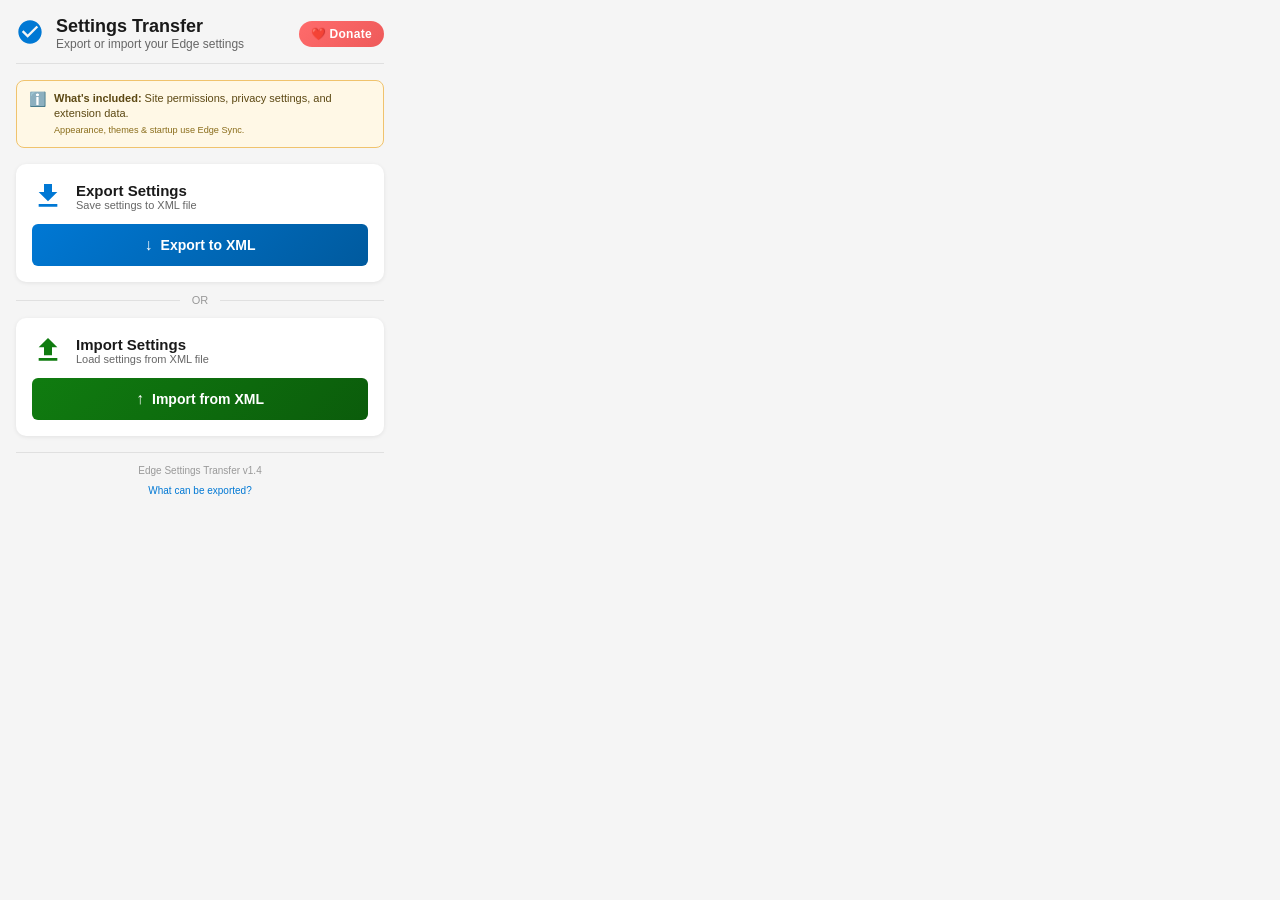
==== edge-settings-extension/sidepanel.html @ 9bfc8ad3 "Initial release v1.6.0 - Edge Settings Export/Import Extension" ====
<!DOCTYPE html>
<html lang="en">
<head>
  <meta charset="UTF-8">
  <meta name="viewport" content="width=device-width, initial-scale=1.0">
  <title>Edge Settings Transfer</title>
  <link rel="stylesheet" href="sidepanel.css">
</head>
<body>
  <div class="container">
    <header>
      <div class="logo">
        <svg width="28" height="28" viewBox="0 0 24 24" fill="none" xmlns="http://www.w3.org/2000/svg">
          <path d="M12 2C6.48 2 2 6.48 2 12s4.48 10 10 10 10-4.48 10-10S17.52 2 12 2zm-2 15l-5-5 1.41-1.41L10 14.17l7.59-7.59L19 8l-9 9z" fill="#0078D4"/>
        </svg>
      </div>
      <div class="header-text">
        <h1>Settings Transfer</h1>
        <p class="subtitle">Export or import your Edge settings</p>
      </div>
      <a href="https://wise.com/pay/r/wC7Us-4r3knkCCY" target="_blank" class="donate-btn" title="Support this extension">
        <span class="donate-icon">❤️</span>
        <span class="donate-text">Donate</span>
      </a>
    </header>

    <!-- Info Banner -->
    <div class="info-banner">
      <span class="info-icon">ℹ️</span>
      <div class="info-content">
        <strong>What's included:</strong> Site permissions, privacy settings, and extension data.
        <br><small>Appearance, themes & startup use Edge Sync.</small>
      </div>
    </div>

    <main>
      <!-- Export Section -->
      <section class="action-card">
        <div class="card-header">
          <svg width="32" height="32" viewBox="0 0 24 24" fill="none" xmlns="http://www.w3.org/2000/svg">
            <path d="M19 9h-4V3H9v6H5l7 7 7-7zM5 18v2h14v-2H5z" fill="#0078D4"/>
          </svg>
          <div>
            <h2>Export Settings</h2>
            <p>Save settings to XML file</p>
          </div>
        </div>
        <button id="exportBtn" class="action-btn primary-btn">
          <span class="btn-icon">↓</span>
          Export to XML
        </button>
      </section>

      <!-- Divider -->
      <div class="divider"><span>OR</span></div>

      <!-- Import Section -->
      <section class="action-card">
        <div class="card-header">
          <svg width="32" height="32" viewBox="0 0 24 24" fill="none" xmlns="http://www.w3.org/2000/svg">
            <path d="M9 16h6v-6h4l-7-7-7 7h4v6zm-4 2h14v2H5v-2z" fill="#107C10"/>
          </svg>
          <div>
            <h2>Import Settings</h2>
            <p>Load settings from XML file</p>
          </div>
        </div>
        <button id="importBtn" class="action-btn secondary-btn">
          <span class="btn-icon">↑</span>
          Import from XML
        </button>
        <input type="file" id="fileInput" accept=".xml" hidden>
      </section>
    </main>

    <!-- Status Message -->
    <div id="statusMessage" class="status-message hidden">
      <span id="statusIcon"></span>
      <span id="statusText"></span>
    </div>

    <!-- Export Results Section (shows after export) -->
    <div id="exportResultsSection" class="export-results-section hidden">
      <h3>📤 Export Complete</h3>
      <p class="export-summary" id="exportSummary"></p>
      
      <div class="exported-settings">
        <h4>Settings Exported:</h4>
        <div id="exportedContentList" class="result-category">
          <h5>Content Settings</h5>
          <div id="contentSettingsList" class="settings-list-detail"></div>
        </div>
        <div id="exportedPrivacyList" class="result-category">
          <h5>Privacy Settings</h5>
          <div id="privacySettingsList" class="settings-list-detail"></div>
        </div>
        <div id="exportedFontList" class="result-category hidden">
          <h5>Font Settings</h5>
          <div id="fontSettingsList" class="settings-list-detail"></div>
        </div>
      </div>
      
      <button id="closeExportResultsBtn" class="close-results-btn">Close</button>
    </div>

    <!-- Import Results Section (shows after import) -->
    <div id="importResultsSection" class="import-results-section hidden">
      <h3>📋 Import Results</h3>
      
      <!-- Changed Settings -->
      <div id="changedSection" class="result-category hidden">
        <h4>✓ Changed Settings</h4>
        <div id="changedList" class="settings-list-detail"></div>
      </div>
      
      <!-- Unchanged Settings -->
      <div id="unchangedSection" class="result-category hidden">
        <h4>○ Already Same</h4>
        <div id="unchangedList" class="settings-list-detail"></div>
      </div>
      
      <!-- Skipped Settings -->
      <div id="skippedSection" class="result-category hidden">
        <h4>⊘ Skipped (Policy/Unavailable)</h4>
        <div id="skippedList" class="settings-list-detail"></div>
      </div>
      
      <!-- Failed Settings -->
      <div id="failedSection" class="result-category hidden">
        <h4>✗ Failed</h4>
        <div id="failedList" class="settings-list-detail"></div>
      </div>
      
      <!-- Restart Notice -->
      <div class="restart-container">
        <p class="restart-hint">🔄 Restart your browser to make these changes stick.</p>
      </div>
      
      <button id="closeResultsBtn" class="close-results-btn">Close Results</button>
    </div>

    <!-- Loading Overlay -->
    <div id="loadingOverlay" class="loading-overlay hidden">
      <div class="spinner"></div>
      <span id="loadingText">Processing...</span>
    </div>

    <footer>
      <p>Edge Settings Transfer v1.4</p>
      <a href="#" id="showDetailsLink">What can be exported?</a>
    </footer>

    <!-- Details Modal -->
    <div id="detailsModal" class="modal hidden">
      <div class="modal-content">
        <h3>Exportable Settings</h3>
        <div class="settings-list">
          <div class="settings-category">
            <h4>✅ Can Export</h4>
            <ul>
              <li>Cookies, JavaScript, Images</li>
              <li>Notifications, Popups</li>
              <li>Location, Camera, Microphone</li>
              <li>Do Not Track</li>
              <li>Safe Browsing</li>
              <li>Search suggestions</li>
              <li>Spelling/Translation</li>
              <li>Font sizes</li>
            </ul>
          </div>
          <div class="settings-category">
            <h4>❌ Cannot Export</h4>
            <ul>
              <li>Appearance/Theme</li>
              <li>Startup pages</li>
              <li>Downloads location</li>
              <li>Search engine</li>
              <li>Bookmarks/History</li>
              <li>Passwords</li>
            </ul>
          </div>
        </div>
        <button id="closeModalBtn" class="action-btn primary-btn">Got it</button>
      </div>
    </div>
  </div>

  <script src="sidepanel.js"></script>
</body>
</html>
---- edge-settings-extension/sidepanel.css ----
/* Side Panel Styles for Edge Settings Extension */

* {
  margin: 0;
  padding: 0;
  box-sizing: border-box;
}

body {
  font-family: 'Segoe UI', -apple-system, BlinkMacSystemFont, sans-serif;
  background: #f5f5f5;
  min-height: 100vh;
  color: #1a1a1a;
}

.container {
  padding: 16px;
  display: flex;
  flex-direction: column;
  gap: 16px;
  max-width: 400px;
}

/* Header */
header {
  display: flex;
  align-items: center;
  gap: 12px;
  padding-bottom: 12px;
  border-bottom: 1px solid #e0e0e0;
}

.header-text {
  flex: 1;
}

.header-text h1 {
  font-size: 18px;
  font-weight: 600;
  color: #1a1a1a;
}

/* Donate Button */
.donate-btn {
  display: flex;
  align-items: center;
  gap: 4px;
  padding: 6px 12px;
  background: linear-gradient(135deg, #ff6b6b 0%, #ee5a5a 100%);
  color: white;
  text-decoration: none;
  border-radius: 20px;
  font-size: 12px;
  font-weight: 600;
  transition: box-shadow 0.2s ease;
  flex-shrink: 0;
}

.donate-btn:hover {
  box-shadow: 0 3px 10px rgba(238, 90, 90, 0.4);
}

.donate-icon {
  font-size: 12px;
}

.donate-text {
  letter-spacing: 0.3px;
}

.subtitle {
  font-size: 12px;
  color: #666;
}

/* Info Banner */
.info-banner {
  background: #fff8e6;
  border: 1px solid #f0c36d;
  border-radius: 8px;
  padding: 10px 12px;
  display: flex;
  gap: 8px;
  align-items: flex-start;
}

.info-icon {
  font-size: 14px;
  flex-shrink: 0;
}

.info-content {
  font-size: 11px;
  color: #5c4813;
  line-height: 1.4;
}

.info-content small {
  color: #8a6d1b;
}

/* Main */
main {
  display: flex;
  flex-direction: column;
  gap: 12px;
}

/* Action Cards */
.action-card {
  background: #ffffff;
  border-radius: 10px;
  padding: 16px;
  box-shadow: 0 1px 4px rgba(0, 0, 0, 0.08);
}

.card-header {
  display: flex;
  align-items: center;
  gap: 12px;
  margin-bottom: 12px;
}

.card-header h2 {
  font-size: 15px;
  font-weight: 600;
  color: #1a1a1a;
}

.card-header p {
  font-size: 11px;
  color: #666;
}

/* Buttons */
.action-btn {
  display: flex;
  align-items: center;
  justify-content: center;
  gap: 8px;
  padding: 12px 20px;
  font-size: 14px;
  font-weight: 600;
  border: none;
  border-radius: 6px;
  cursor: pointer;
  transition: box-shadow 0.2s ease;
  width: 100%;
}

.btn-icon {
  font-size: 16px;
  font-weight: bold;
}

.primary-btn {
  background: linear-gradient(135deg, #0078D4 0%, #005a9e 100%);
  color: #ffffff;
}

.primary-btn:hover {
  background: linear-gradient(135deg, #106ebe 0%, #004c87 100%);
  box-shadow: 0 3px 10px rgba(0, 120, 212, 0.3);
}

.secondary-btn {
  background: linear-gradient(135deg, #107C10 0%, #0b5c0b 100%);
  color: #ffffff;
}

.secondary-btn:hover {
  background: linear-gradient(135deg, #0e6b0e 0%, #094a09 100%);
  box-shadow: 0 3px 10px rgba(16, 124, 16, 0.3);
}

/* Divider */
.divider {
  display: flex;
  align-items: center;
  text-align: center;
  color: #999;
  font-size: 11px;
  font-weight: 500;
}

.divider::before,
.divider::after {
  content: '';
  flex: 1;
  border-bottom: 1px solid #e0e0e0;
}

.divider span {
  padding: 0 12px;
}

/* Status Message */
.status-message {
  display: flex;
  align-items: center;
  justify-content: center;
  gap: 8px;
  padding: 10px 14px;
  border-radius: 6px;
  font-size: 12px;
  font-weight: 500;
  animation: slideIn 0.3s ease;
}

.status-message.success {
  background: #dff6dd;
  color: #107C10;
  border: 1px solid #107C10;
}

.status-message.error {
  background: #fde7e9;
  color: #d13438;
  border: 1px solid #d13438;
}

.status-message.info {
  background: #e5f1fb;
  color: #0078D4;
  border: 1px solid #0078D4;
}

.hidden {
  display: none !important;
}

@keyframes slideIn {
  from {
    opacity: 0;
    transform: translateY(-8px);
  }
  to {
    opacity: 1;
    transform: translateY(0);
  }
}

/* Import Results Section */
.import-results-section {
  background: #fff;
  border: 1px solid #e0e0e0;
  border-radius: 10px;
  padding: 16px;
  animation: slideIn 0.3s ease;
}

.import-results-section h3 {
  font-size: 15px;
  font-weight: 600;
  color: #1a1a1a;
  margin-bottom: 12px;
  padding-bottom: 8px;
  border-bottom: 1px solid #e0e0e0;
}

/* Export Results Section */
.export-results-section {
  background: #f0f7ff;
  border: 1px solid #0078D4;
  border-radius: 10px;
  padding: 16px;
  animation: slideIn 0.3s ease;
}

.export-results-section h3 {
  font-size: 15px;
  font-weight: 600;
  color: #0078D4;
  margin-bottom: 8px;
}

.export-summary {
  font-size: 12px;
  color: #333;
  margin-bottom: 12px;
  padding-bottom: 8px;
  border-bottom: 1px solid #cce4f7;
}

.exported-settings h4 {
  font-size: 12px;
  font-weight: 600;
  color: #333;
  margin-bottom: 8px;
}

.exported-settings h5 {
  font-size: 11px;
  font-weight: 600;
  color: #0078D4;
  margin-bottom: 4px;
  margin-top: 8px;
}

.result-category {
  margin-bottom: 12px;
}

.result-category h4 {
  font-size: 12px;
  font-weight: 600;
  margin-bottom: 6px;
  padding: 4px 8px;
  border-radius: 4px;
}

#changedSection h4 {
  background: #dff6dd;
  color: #107C10;
}

#unchangedSection h4 {
  background: #f0f0f0;
  color: #666;
}

#skippedSection h4 {
  background: #fff4e5;
  color: #9a5700;
}

#failedSection h4 {
  background: #fde7e9;
  color: #d13438;
}

.settings-list-detail {
  font-size: 11px;
  padding-left: 8px;
  max-height: 120px;
  overflow-y: auto;
}

.setting-item {
  padding: 4px 0;
  border-bottom: 1px solid #f5f5f5;
  display: flex;
  flex-direction: column;
  gap: 2px;
}

.setting-item:last-child {
  border-bottom: none;
}

.setting-name {
  font-weight: 500;
  color: #333;
}

.setting-change {
  font-size: 10px;
  color: #666;
}

.setting-change .old-value {
  color: #d83b01;
  text-decoration: line-through;
}

.setting-change .new-value {
  color: #107C10;
  font-weight: 500;
}

/* Restart Container */
.restart-container {
  margin-top: 16px;
  padding-top: 12px;
  border-top: 1px solid #e0e0e0;
  text-align: center;
}

.restart-hint {
  font-size: 11px;
  color: #666;
  margin-bottom: 10px;
}

.restart-edge-btn {
  background: linear-gradient(135deg, #d83b01 0%, #a52a00 100%);
  color: white;
  border: none;
  padding: 12px 24px;
  border-radius: 6px;
  font-size: 14px;
  font-weight: 600;
  cursor: pointer;
  width: 100%;
  transition: all 0.2s ease;
}

.restart-edge-btn:hover {
  background: linear-gradient(135deg, #c43400 0%, #8a2300 100%);
  box-shadow: 0 3px 10px rgba(216, 59, 1, 0.3);
}

.restart-edge-btn:active {
  transform: scale(0.98);
}

.restart-edge-btn:disabled {
  background: #ccc;
  cursor: not-allowed;
}

.close-results-btn {
  background: #f0f0f0;
  border: 1px solid #ccc;
  padding: 8px 16px;
  border-radius: 4px;
  font-size: 12px;
  cursor: pointer;
  width: 100%;
  margin-top: 12px;
}

.close-results-btn:hover {
  background: #e0e0e0;
}

/* Loading Overlay */
.loading-overlay {
  position: fixed;
  top: 0;
  left: 0;
  right: 0;
  bottom: 0;
  background: rgba(255, 255, 255, 0.95);
  display: flex;
  flex-direction: column;
  align-items: center;
  justify-content: center;
  gap: 12px;
  z-index: 1000;
}

.spinner {
  width: 32px;
  height: 32px;
  border: 3px solid #e0e0e0;
  border-top-color: #0078D4;
  border-radius: 50%;
  animation: spin 1s linear infinite;
}

@keyframes spin {
  to { transform: rotate(360deg); }
}

#loadingText {
  font-size: 13px;
  color: #666;
}

/* Footer */
footer {
  text-align: center;
  padding-top: 12px;
  border-top: 1px solid #e0e0e0;
}

footer p {
  font-size: 10px;
  color: #999;
  margin-bottom: 4px;
}

footer a {
  font-size: 10px;
  color: #0078D4;
  text-decoration: none;
}

footer a:hover {
  text-decoration: underline;
}

/* Modal */
.modal {
  position: fixed;
  top: 0;
  left: 0;
  right: 0;
  bottom: 0;
  background: rgba(0, 0, 0, 0.5);
  display: flex;
  align-items: center;
  justify-content: center;
  z-index: 2000;
  padding: 16px;
}

.modal-content {
  background: #fff;
  border-radius: 10px;
  padding: 20px;
  max-width: 320px;
  width: 100%;
  max-height: 80vh;
  overflow-y: auto;
}

.modal-content h3 {
  font-size: 16px;
  color: #1a1a1a;
  margin-bottom: 14px;
  text-align: center;
}

.settings-list {
  display: flex;
  flex-direction: column;
  gap: 12px;
  margin-bottom: 16px;
}

.settings-category h4 {
  font-size: 12px;
  margin-bottom: 6px;
}

.settings-category ul {
  list-style: none;
  padding-left: 6px;
}

.settings-category li {
  font-size: 10px;
  color: #666;
  padding: 2px 0;
}
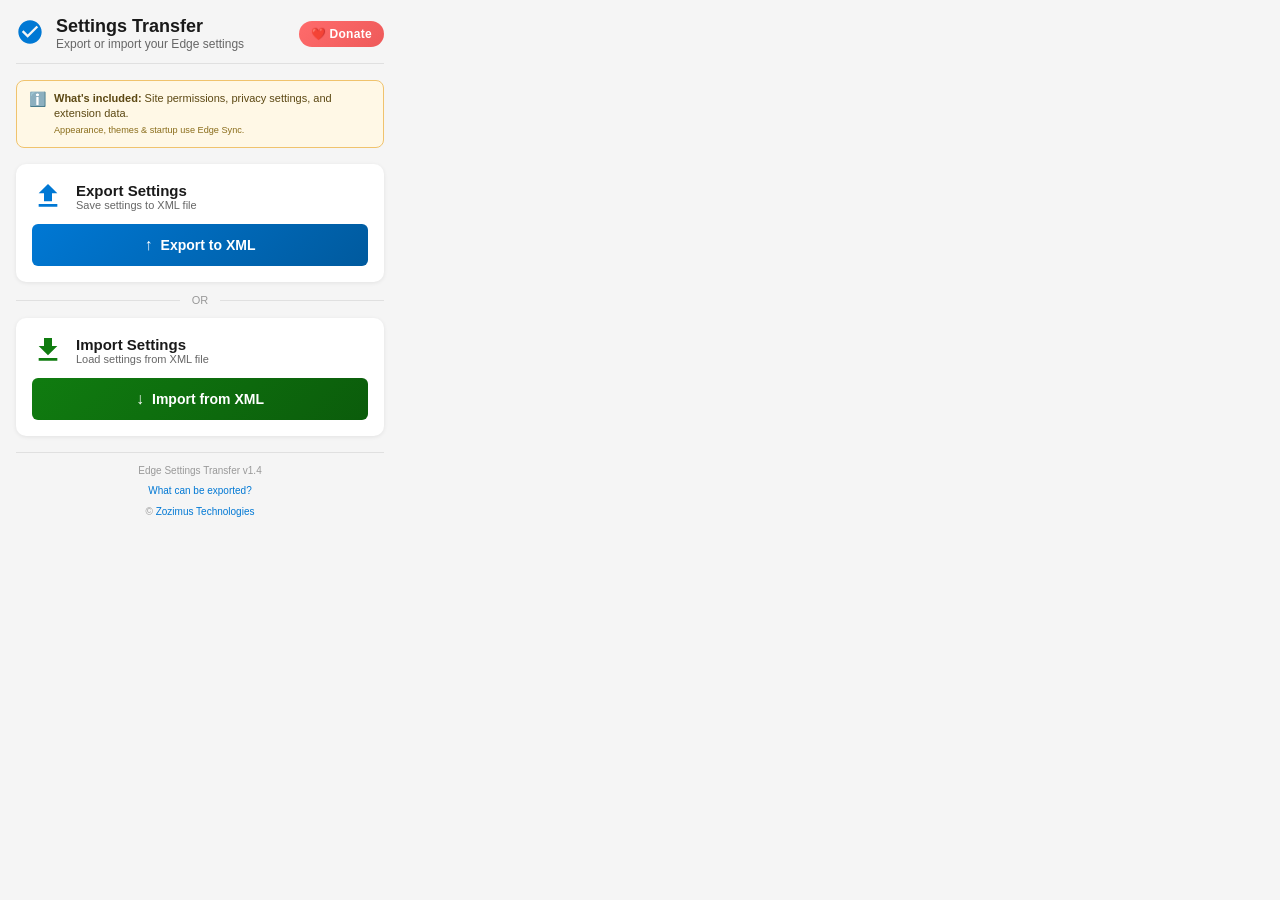
==== commit 48ca30e8: "edge-settings-extension: UX improvements and cleanup - Remove SVG icon references, use PNG icons thr" ====
--- a/edge-settings-extension/sidepanel.html
+++ b/edge-settings-extension/sidepanel.html
@@ -38,7 +38,7 @@
       <section class="action-card">
         <div class="card-header">
           <svg width="32" height="32" viewBox="0 0 24 24" fill="none" xmlns="http://www.w3.org/2000/svg">
-            <path d="M19 9h-4V3H9v6H5l7 7 7-7zM5 18v2h14v-2H5z" fill="#0078D4"/>
+            <path d="M9 16h6v-6h4l-7-7-7 7h4v6zm-4 2h14v2H5v-2z" fill="#0078D4"/>
           </svg>
           <div>
             <h2>Export Settings</h2>
@@ -46,7 +46,7 @@
           </div>
         </div>
         <button id="exportBtn" class="action-btn primary-btn">
-          <span class="btn-icon">↓</span>
+          <span class="btn-icon">↑</span>
           Export to XML
         </button>
       </section>
@@ -58,7 +58,7 @@
       <section class="action-card">
         <div class="card-header">
           <svg width="32" height="32" viewBox="0 0 24 24" fill="none" xmlns="http://www.w3.org/2000/svg">
-            <path d="M9 16h6v-6h4l-7-7-7 7h4v6zm-4 2h14v2H5v-2z" fill="#107C10"/>
+            <path d="M19 9h-4V3H9v6H5l7 7 7-7zM5 18v2h14v-2H5z" fill="#107C10"/>
           </svg>
           <div>
             <h2>Import Settings</h2>
@@ -66,7 +66,7 @@
           </div>
         </div>
         <button id="importBtn" class="action-btn secondary-btn">
-          <span class="btn-icon">↑</span>
+          <span class="btn-icon">↓</span>
           Import from XML
         </button>
         <input type="file" id="fileInput" accept=".xml" hidden>
@@ -148,6 +148,7 @@
     <footer>
       <p>Edge Settings Transfer v1.4</p>
       <a href="#" id="showDetailsLink">What can be exported?</a>
+      <p class="copyright-text">© <a href="https://github.com/zozimustechnologies" target="_blank">Zozimus Technologies</a></p>
     </footer>
 
     <!-- Details Modal -->
--- a/edge-settings-extension/sidepanel.css
+++ b/edge-settings-extension/sidepanel.css
@@ -337,15 +337,65 @@
 }
 
 .setting-item {
-  padding: 4px 0;
+  padding: 8px 0;
   border-bottom: 1px solid #f5f5f5;
+  display: flex;
+  flex-direction: row;
+  justify-content: space-between;
+  align-items: flex-start;
+  gap: 8px;
+}
+
+.setting-item:last-child {
+  border-bottom: none;
+}
+
+.setting-info {
   display: flex;
   flex-direction: column;
   gap: 2px;
-}
-
-.setting-item:last-child {
-  border-bottom: none;
+  flex: 1;
+  min-width: 0;
+}
+
+.setting-label {
+  font-weight: 600;
+  color: #1a1a1a;
+  font-size: 12px;
+}
+
+.setting-desc {
+  font-size: 10px;
+  color: #666;
+  line-height: 1.3;
+}
+
+.setting-path {
+  font-size: 9px;
+  color: #0078D4;
+  text-decoration: none;
+  word-break: break-all;
+  cursor: pointer;
+}
+
+.setting-path:hover {
+  text-decoration: underline;
+}
+
+/* Copyright Footer */
+.copyright-text {
+  margin-top: 8px;
+  font-size: 10px;
+  color: #999;
+}
+
+.copyright-text a {
+  color: #0078D4;
+  text-decoration: none;
+}
+
+.copyright-text a:hover {
+  text-decoration: underline;
 }
 
 .setting-name {
@@ -353,9 +403,22 @@
   color: #333;
 }
 
+.setting-value {
+  font-size: 11px;
+  font-weight: 600;
+  color: #107C10;
+  background: #e8f5e9;
+  padding: 2px 8px;
+  border-radius: 4px;
+  white-space: nowrap;
+  flex-shrink: 0;
+}
+
 .setting-change {
   font-size: 10px;
   color: #666;
+  text-align: right;
+  flex-shrink: 0;
 }
 
 .setting-change .old-value {
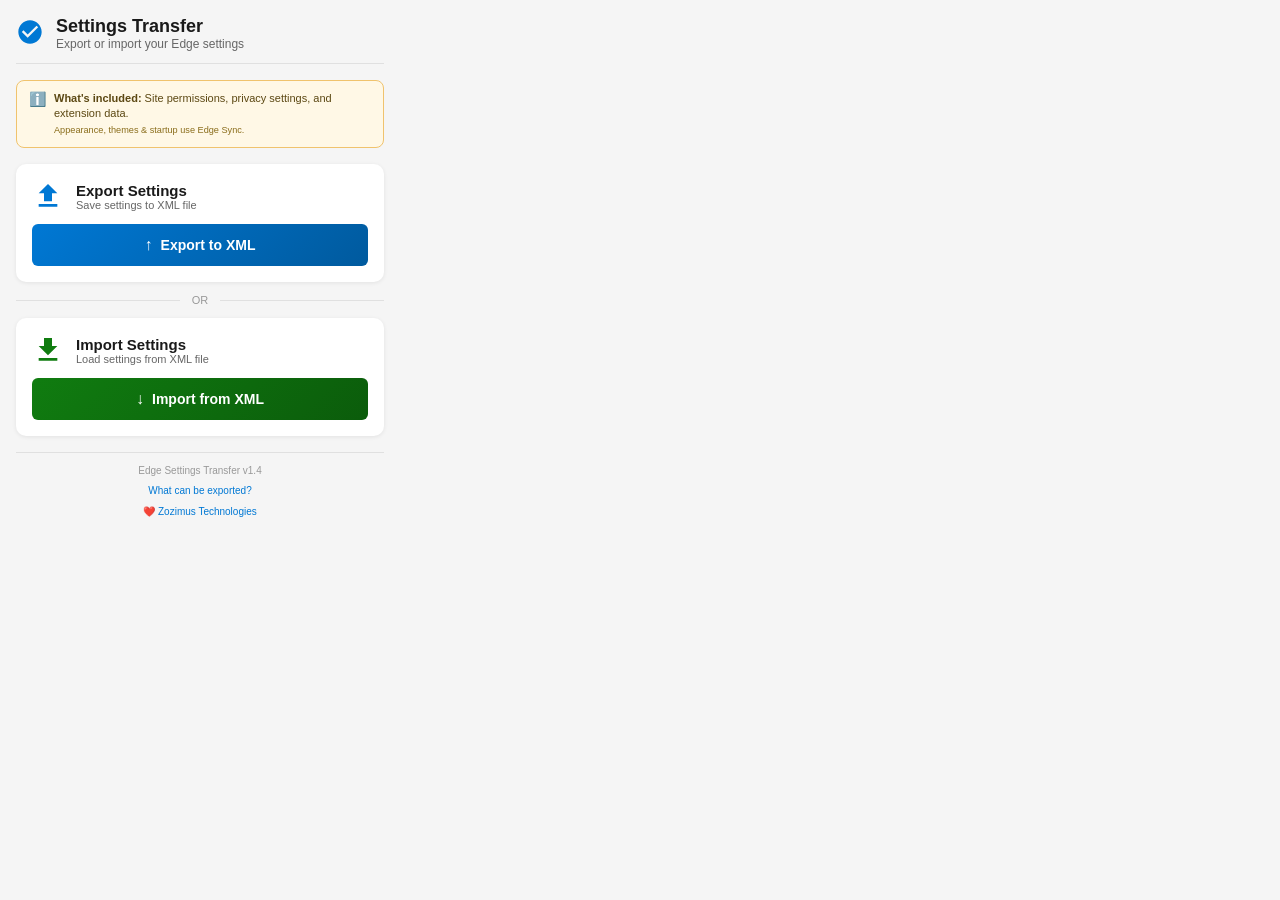
==== commit b21f8fc6: "Move donate heart to footer as ❤️ Zozimus Technologies branding" ====
--- a/edge-settings-extension/sidepanel.html
+++ b/edge-settings-extension/sidepanel.html
@@ -18,10 +18,6 @@
         <h1>Settings Transfer</h1>
         <p class="subtitle">Export or import your Edge settings</p>
       </div>
-      <a href="https://wise.com/pay/r/wC7Us-4r3knkCCY" target="_blank" class="donate-btn" title="Support this extension">
-        <span class="donate-icon">❤️</span>
-        <span class="donate-text">Donate</span>
-      </a>
     </header>
 
     <!-- Info Banner -->
@@ -148,7 +144,7 @@
     <footer>
       <p>Edge Settings Transfer v1.4</p>
       <a href="#" id="showDetailsLink">What can be exported?</a>
-      <p class="copyright-text">© <a href="https://github.com/zozimustechnologies" target="_blank">Zozimus Technologies</a></p>
+      <p class="copyright-text"><a href="https://github.com/zozimustechnologies" target="_blank">❤️ Zozimus Technologies</a></p>
     </footer>
 
     <!-- Details Modal -->
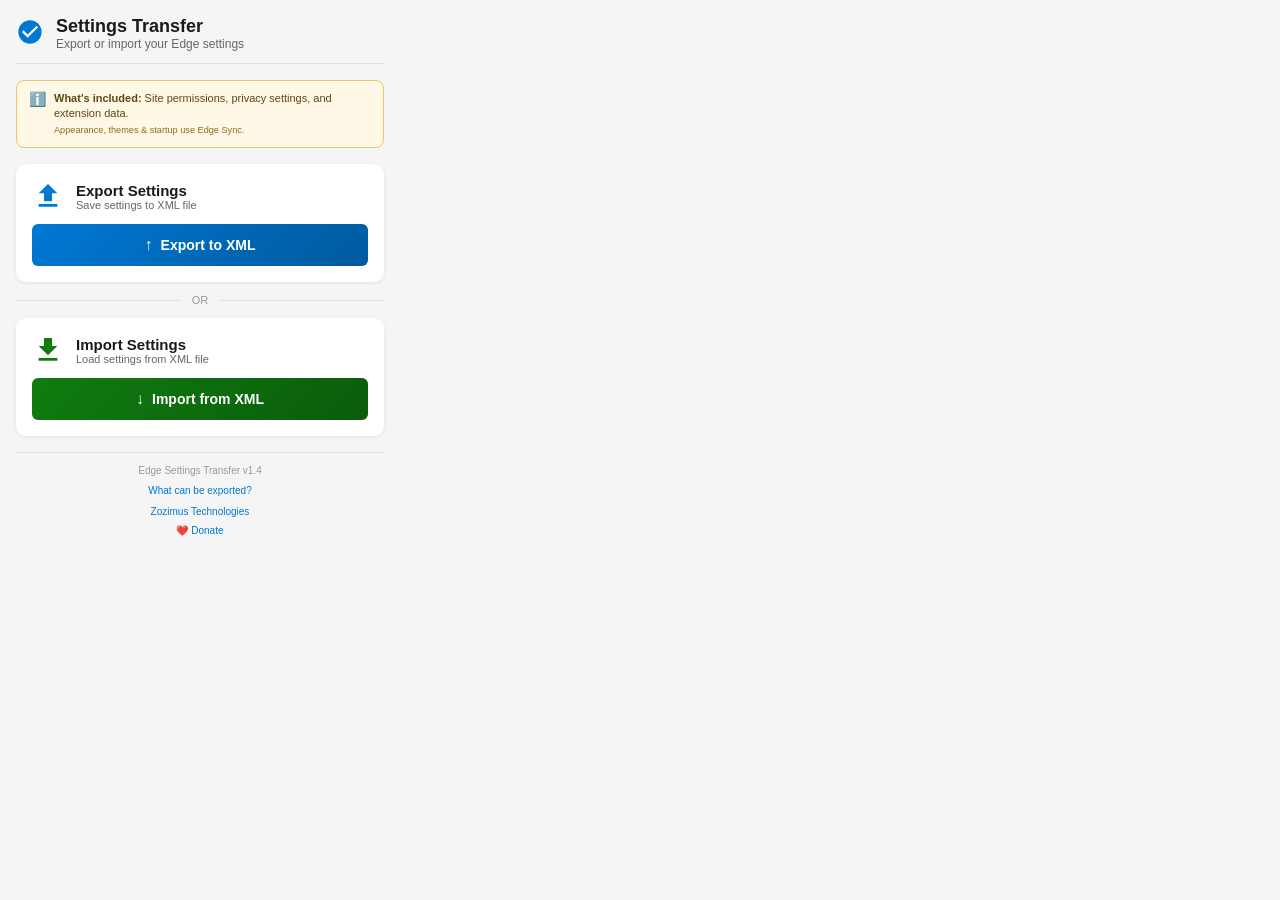
==== commit ff8a7112: "Split footer: Zozimus Technologies → GitHub, ❤️ Donate → payment link" ====
--- a/edge-settings-extension/sidepanel.html
+++ b/edge-settings-extension/sidepanel.html
@@ -144,7 +144,8 @@
     <footer>
       <p>Edge Settings Transfer v1.4</p>
       <a href="#" id="showDetailsLink">What can be exported?</a>
-      <p class="copyright-text"><a href="https://github.com/zozimustechnologies" target="_blank">❤️ Zozimus Technologies</a></p>
+      <p class="copyright-text"><a href="https://github.com/zozimustechnologies" target="_blank">Zozimus Technologies</a></p>
+      <p class="copyright-text"><a href="https://wise.com/pay/r/wC7Us-4r3knkCCY" target="_blank">❤️ Donate</a></p>
     </footer>
 
     <!-- Details Modal -->
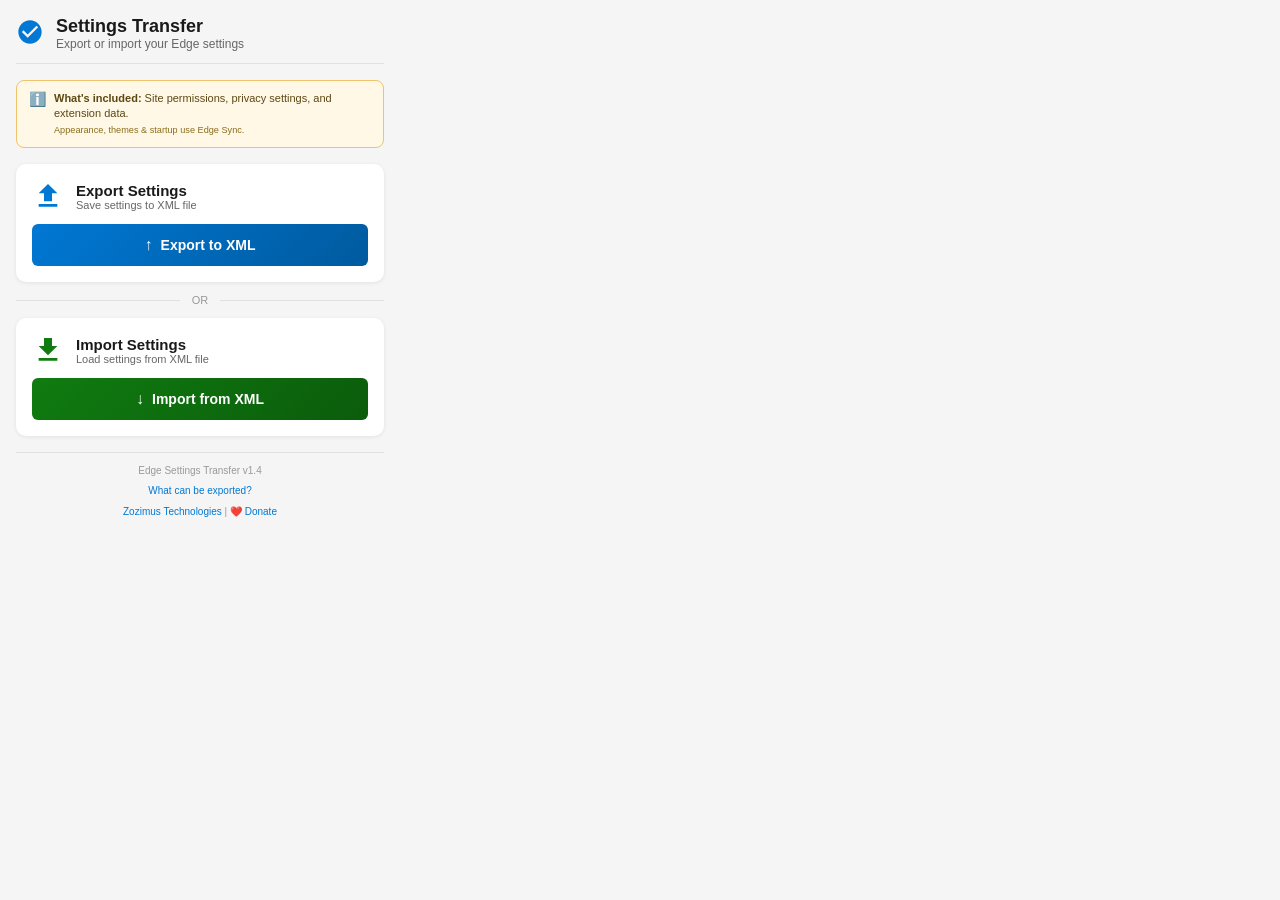
==== commit b14b4e36: "Footer: Zozimus Technologies | ❤️ Donate on same line with separator" ====
--- a/edge-settings-extension/sidepanel.html
+++ b/edge-settings-extension/sidepanel.html
@@ -144,8 +144,7 @@
     <footer>
       <p>Edge Settings Transfer v1.4</p>
       <a href="#" id="showDetailsLink">What can be exported?</a>
-      <p class="copyright-text"><a href="https://github.com/zozimustechnologies" target="_blank">Zozimus Technologies</a></p>
-      <p class="copyright-text"><a href="https://wise.com/pay/r/wC7Us-4r3knkCCY" target="_blank">❤️ Donate</a></p>
+      <p class="copyright-text"><a href="https://github.com/zozimustechnologies" target="_blank">Zozimus Technologies</a> | <a href="https://wise.com/pay/r/wC7Us-4r3knkCCY" target="_blank">❤️ Donate</a></p>
     </footer>
 
     <!-- Details Modal -->
